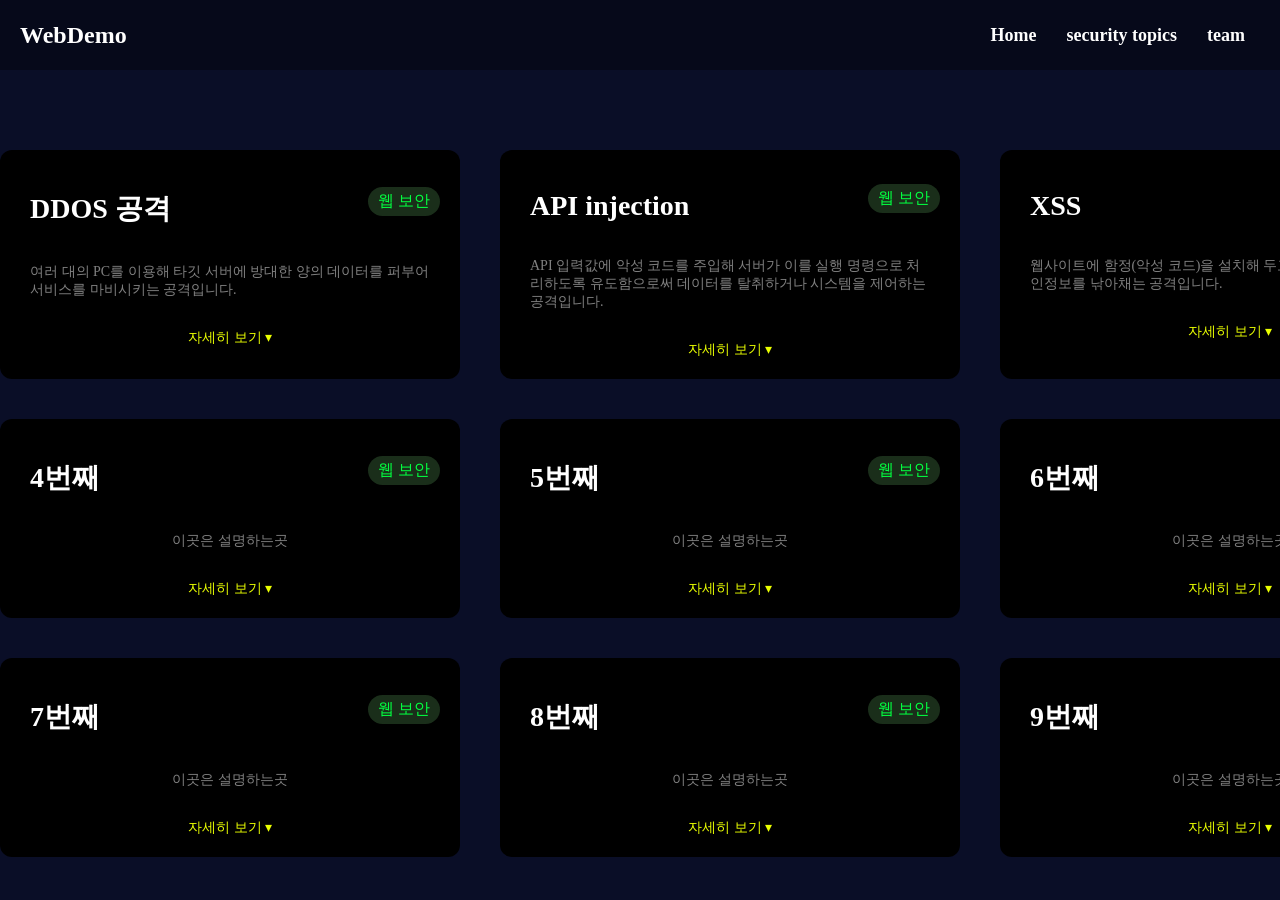
==== Menu.html @ 3af025b8 "replace5 file" ====
<!doctype html>
<html lang="en">
  <head>
    <meta charset="UTF-8" />
    <meta name="viewport" content="width=device-width, initial-scale=1.0" />
    <title>Document</title>
    <link
      href="https://fonts.googleapis.com/css2?family=Nanum+Pen+Script&display=swap"
      rel="stylesheet"
    />
    <link rel="stylesheet" href="Menu.css" />
  </head>
  <body>
    <nav class="navbar">
      <div class="container">
        <div class="logo">WebDemo</div>
        <ul class="nav">
          <li><a href="index.html">Home</a></li>
          <li><a href="Web_Security.html">security topics</a></li>
          <li><a href="Web_Security.html">team</a></li>
        </ul>
      </div>
    </nav>

    <div class="box-container">
      <div class="box">
        <div class="box-top">
          <h1>DDOS 공격</h1>
          <span class="category-tag">웹 보안</span>
        </div>
        <p>
          여러 대의 PC를 이용해 타깃 서버에 방대한 양의 데이터를 퍼부어 서비스를
          마비시키는 공격입니다.
        </p>
        <span class="toggle">자세히 보기 ▾</span>
        <p class="desc">
          DDoS(분산 서비스 거부) 공격은 여러 대의 컴퓨터를 동원해 특정 서버나
          웹사이트에 비정상적으로 많은 트래픽을 한꺼번에 보내서, 시스템을
          마비시키고 일반 사용자들이 이용하지 못하게 만드는 공격입니다. 쉽게
          말해, 좁은 입구에 수많은 사람을 몰아넣어 아무도 출입하지 못하게
          가로막는 것과 비슷합니다.
        </p>
      </div>

      <div class="box">
        <div class="box-top">
          <h1>API injection</h1>
          <span class="category-tag">웹 보안</span>
        </div>
        <p>
          API 입력값에 악성 코드를 주입해 서버가 이를 실행 명령으로 처리하도록
          유도함으로써 데이터를 탈취하거나 시스템을 제어하는 공격입니다.
        </p>
        <span class="toggle">자세히 보기 ▾</span>
        <p class="desc">
          공격자가 API 엔드포인트를 통해 악의적인 데이터를 주입하여 서버 측의
          로직을 조작하거나, 데이터베이스를 탈취하고, 시스템 명령을 실행하는
          보안 취약점을 말합니다.유형으론 SQL injection,NoSQL 인젝션,명령어
          인젝션,등이 있다.
        </p>
      </div>

      <div class="box">
        <div class="box-top">
          <h1>XSS</h1>
          <span class="category-tag">웹 보안</span>
        </div>
        <p>
          웹사이트에 함정(악성 코드)을 설치해 두고, 방문한 사용자의 개인정보를
          낚아채는 공격입니다.
        </p>
        <span class="toggle">자세히 보기 ▾</span>
        <p class="desc">
          악의적인 스크립트를 몰래 올려두어, 그 글을 클릭한 다른 사용자의
          브라우저에서 해당 코드가 실행되게 만드는 공격입니다.이 공격을 통해
          사용자의 로그인 세션 정보를 탈취하거나, 가짜 화면을 띄워 개인정보를
          직접 입력하도록 유도하는 등 방문자를 직접적인 타깃으로 삼는 것이
          특징입니다.
        </p>
      </div>

      <div class="box">
        <div class="box-top">
          <h1>4번째</h1>
          <span class="category-tag">웹 보안</span>
        </div>
        <p>이곳은 설명하는곳</p>
        <span class="toggle">자세히 보기 ▾</span>
        <p class="desc">자세히 보기 내용이 들어갈 곳입니다.</p>
      </div>

      <div class="box">
        <div class="box-top">
          <h1>5번째</h1>
          <span class="category-tag">웹 보안</span>
        </div>
        <p>이곳은 설명하는곳</p>
        <span class="toggle">자세히 보기 ▾</span>
        <p class="desc">자세히 보기 내용이 들어갈 곳입니다.</p>
      </div>

      <div class="box">
        <div class="box-top">
          <h1>6번째</h1>
          <span class="category-tag">웹 보안</span>
        </div>
        <p>이곳은 설명하는곳</p>
        <span class="toggle">자세히 보기 ▾</span>
        <p class="desc">자세히 보기 내용이 들어갈 곳입니다.</p>
      </div>

      <div class="box">
        <div class="box-top">
          <h1>7번째</h1>
          <span class="category-tag">웹 보안</span>
        </div>
        <p>이곳은 설명하는곳</p>
        <span class="toggle">자세히 보기 ▾</span>
        <p class="desc">자세히 보기 내용이 들어갈 곳입니다.</p>
      </div>

      <div class="box">
        <div class="box-top">
          <h1>8번째</h1>
          <span class="category-tag">웹 보안</span>
        </div>
        <p>이곳은 설명하는곳</p>
        <span class="toggle">자세히 보기 ▾</span>
        <p class="desc">자세히 보기 내용이 들어갈 곳입니다.</p>
      </div>

      <div class="box">
        <div class="box-top">
          <h1>9번째</h1>
          <span class="category-tag">웹 보안</span>
        </div>
        <p>이곳은 설명하는곳</p>
        <span class="toggle">자세히 보기 ▾</span>
        <p class="desc">자세히 보기 내용이 들어갈 곳입니다.</p>
      </div>
    </div>

    <script>
      document.querySelectorAll('.toggle').forEach((btn) => {
        btn.addEventListener('click', function () {
          const desc = this.nextElementSibling
          const isHidden =
            desc.style.display === 'none' || desc.style.display === ''
          if (isHidden) {
            desc.style.display = 'block'
            this.textContent = '접기 ▴'
          } else {
            desc.style.display = 'none'
            this.textContent = '자세히 보기 ▾'
          }
        })
      })
    </script>
  </body>
</html>
---- Menu.css ----
* {
  margin: 0;
  padding: 0;
  box-sizing: border-box;
}
body {
  color: white;
  background-color: #0a0e27;
  min-height: 100vh;
  padding-top: 70px;
}
.navbar {
  color: white;
  background-color: #06091a;
  height: 70px;
  position: fixed;
  top: 0;
  left: 0;
  right: 0;
}
.container {
  padding: 20px;
}
.navbar > .container > .logo {
  font-size: x-large;
  font-weight: bold;
  text-align: left;
}
.navbar > .container {
  max-width: 1400px;
  display: flex;
  justify-content: space-between;
  align-items: center;
  height: 100%;
}
.navbar > .container > .nav {
  display: flex;
  flex-direction: row;
  justify-content: space-between;
  align-items: center;
  height: 100%;
}
.navbar > ul {
  display: flex;
  flex-direction: row;
}
.navbar > .container > ul > li > a {
  margin: 10px;
  padding: 5px;
}
ul {
  list-style-type: none;
}
.nav > li > a {
  color: white;
  text-decoration: none;
  font-size: 18px;
  font-weight: bold;
}
.nav > li > a:hover {
  text-decoration: underline;
  color: #03ff40;
  font-size: larger;
}

.box-container {
  display: flex;
  flex-wrap: wrap;
  width: 1600px;
  gap: 40px;
  margin: 80px auto;
}

.box {
  width: 460px;
  min-height: 50px;
  height: auto;
  font-size: 14px;
  border-radius: 12px;
  background-color: black;
  padding: 40px 30px 20px 30px;
  display: flex;
  flex-direction: column;
  gap: 10px;
  align-items: center;
  overflow: visible;
}

.desc {
  display: none;
  margin: 0;
  color: grey;
}

p {
  color: grey;
}

.box a {
  color: white;
}

.toggle {
  color: #eaff00;
  font-size: 14px;
  cursor: pointer;
}

.category-tag {
  margin-left: auto;
  margin-right: -10px;
  color: #03ff40;
  font-size: 16px;
  background-color: #1a2e1a;
  padding: 4px 10px;
  border-radius: 20px;
  margin-top: -15px;
}

.box-top {
  display: flex;
  justify-content: space-between;
  align-items: center;
  width: 100%;
}

.box p {
  margin-top: 25px;
  margin-bottom: 20px;
}
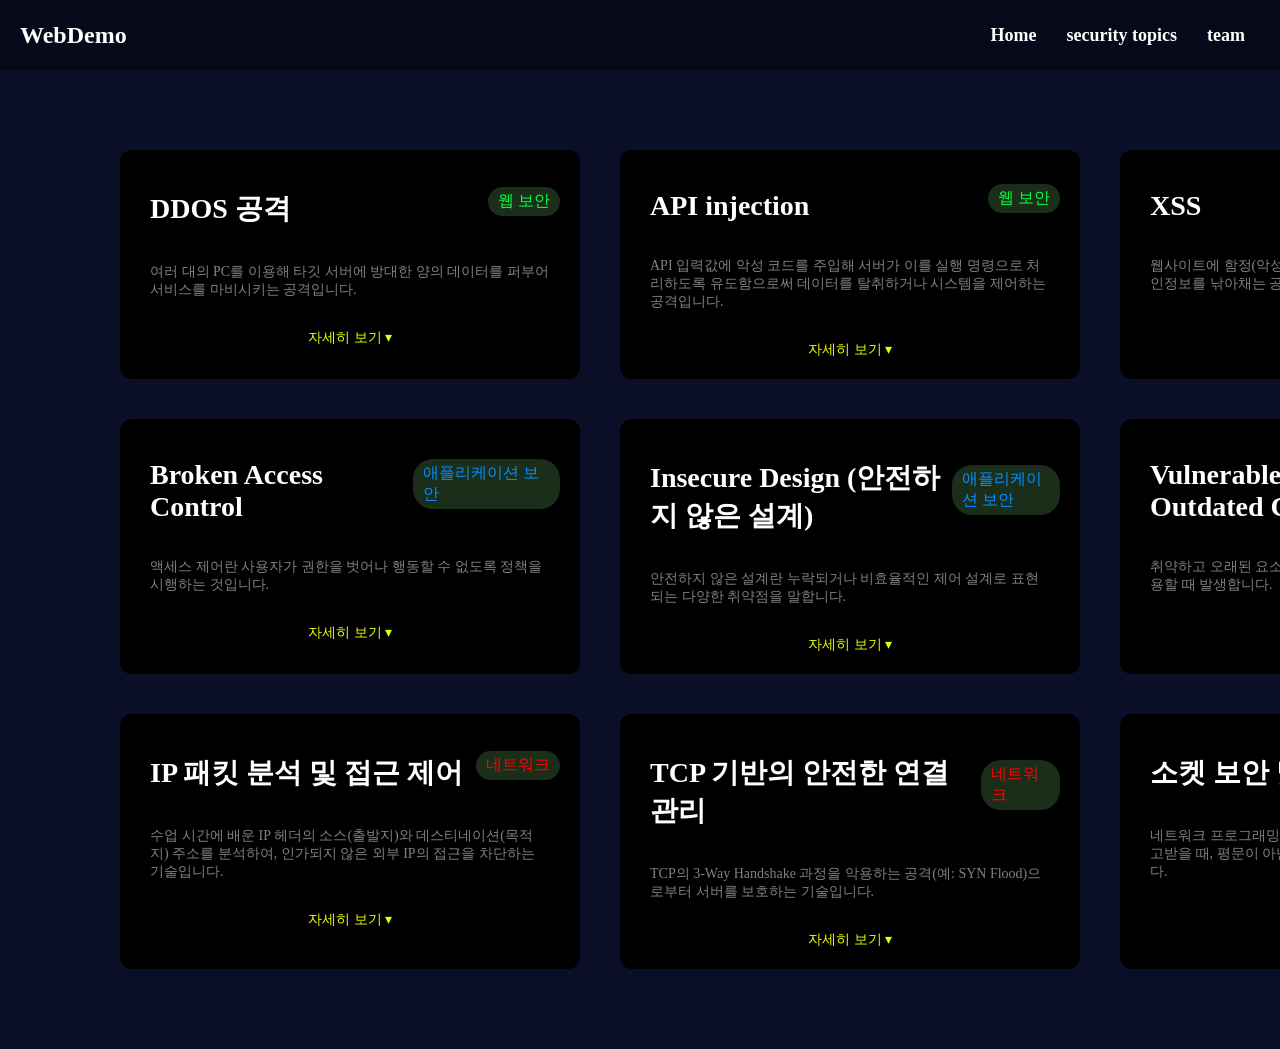
==== commit 87e7e204: "replace9 file" ====
--- a/Menu.html
+++ b/Menu.html
@@ -4,10 +4,6 @@
     <meta charset="UTF-8" />
     <meta name="viewport" content="width=device-width, initial-scale=1.0" />
     <title>Document</title>
-    <link
-      href="https://fonts.googleapis.com/css2?family=Nanum+Pen+Script&display=swap"
-      rel="stylesheet"
-    />
     <link rel="stylesheet" href="Menu.css" />
   </head>
   <body>
@@ -26,7 +22,7 @@
       <div class="box">
         <div class="box-top">
           <h1>DDOS 공격</h1>
-          <span class="category-tag">웹 보안</span>
+          <span class="category-tag1">웹 보안</span>
         </div>
         <p>
           여러 대의 PC를 이용해 타깃 서버에 방대한 양의 데이터를 퍼부어 서비스를
@@ -45,7 +41,7 @@
       <div class="box">
         <div class="box-top">
           <h1>API injection</h1>
-          <span class="category-tag">웹 보안</span>
+          <span class="category-tag1">웹 보안</span>
         </div>
         <p>
           API 입력값에 악성 코드를 주입해 서버가 이를 실행 명령으로 처리하도록
@@ -63,7 +59,7 @@
       <div class="box">
         <div class="box-top">
           <h1>XSS</h1>
-          <span class="category-tag">웹 보안</span>
+          <span class="category-tag1">애플리케이션 보안</span>
         </div>
         <p>
           웹사이트에 함정(악성 코드)을 설치해 두고, 방문한 사용자의 개인정보를
@@ -81,62 +77,100 @@
 
       <div class="box">
         <div class="box-top">
-          <h1>4번째</h1>
-          <span class="category-tag">웹 보안</span>
+          <h1>Broken Access Control</h1>
+          <span class="category-tag2">애플리케이션 보안</span>
         </div>
-        <p>이곳은 설명하는곳</p>
+        <p>
+          액세스 제어란 사용자가 권한을 벗어나 행동할 수 없도록 정책을 시행하는
+          것입니다.
+        </p>
         <span class="toggle">자세히 보기 ▾</span>
-        <p class="desc">자세히 보기 내용이 들어갈 곳입니다.</p>
+        <p class="desc">
+          액세스 제어가 취약하면 사용자는 주어진 권한을 벗어나 모든 데이터를
+          무단으로 열람∙수정 혹은 삭제할 수 있습니다. 대응 방안으로는 모든
+          리소스에 대한 접근 제어를 철저히 하고, 사용자에게 최소한의 권한만을
+          부여해야 합니다.
+        </p>
       </div>
 
       <div class="box">
         <div class="box-top">
-          <h1>5번째</h1>
-          <span class="category-tag">웹 보안</span>
+          <h1>Insecure Design (안전하지 않은 설계)</h1>
+          <span class="category-tag2">애플리케이션 보안</span>
         </div>
-        <p>이곳은 설명하는곳</p>
+        <p>
+          안전하지 않은 설계란 누락되거나 비효율적인 제어 설계로 표현되는 다양한
+          취약점을 말합니다.
+        </p>
         <span class="toggle">자세히 보기 ▾</span>
-        <p class="desc">자세히 보기 내용이 들어갈 곳입니다.</p>
+        <p class="desc">
+          안전하지않게 설계된 애플리케이션은 개발 완료후 코드를 수정하여도 보안 결함을 완벽히 방어하는데 한계가 있습니다.
+          따라서 설계 단계에서부터 보안을 적절히 고려해야 합니다.
+        </p>
       </div>
 
       <div class="box">
         <div class="box-top">
-          <h1>6번째</h1>
-          <span class="category-tag">웹 보안</span>
+          <h1>Vulnerable and Outdated Components</h1>
+          <span class="category-tag2">애플리케이션 보안</span>
         </div>
-        <p>이곳은 설명하는곳</p>
+        <p>
+          취약하고 오래된 요소는 지원이 종료되었거나 오래된 버전을 사용할 때
+          발생합니다.
+        </p>
         <span class="toggle">자세히 보기 ▾</span>
-        <p class="desc">자세히 보기 내용이 들어갈 곳입니다.</p>
+        <p class="desc">
+          이를 방지하기 위해서는 불필요한 기능, 구성요소, 파일 등을 삭제할
+          필요가 있습니다. 또한 지속적인 모니터링으로 취약한 소프트웨어가
+          사용되고 있는지 확인해야합니다.
+        </p>
       </div>
 
       <div class="box">
         <div class="box-top">
-          <h1>7번째</h1>
-          <span class="category-tag">웹 보안</span>
+          <h1>IP 패킷 분석 및 접근 제어</h1>
+          <span class="category-tag3">네트워크</span>
         </div>
-        <p>이곳은 설명하는곳</p>
+        <p>
+          수업 시간에 배운 IP 헤더의 소스(출발지)와 데스티네이션(목적지) 주소를
+          분석하여, 인가되지 않은 외부 IP의 접근을 차단하는 기술입니다.
+        </p>
         <span class="toggle">자세히 보기 ▾</span>
-        <p class="desc">자세히 보기 내용이 들어갈 곳입니다.</p>
+        <p class="desc">
+          네트워크의 가장 기초적이면서 강력한 보안 첫걸음입니다.
+        </p>
       </div>
 
       <div class="box">
         <div class="box-top">
-          <h1>8번째</h1>
-          <span class="category-tag">웹 보안</span>
+          <h1>TCP 기반의 안전한 연결 관리</h1>
+          <span class="category-tag3">네트워크</span>
         </div>
-        <p>이곳은 설명하는곳</p>
+        <p>
+          TCP의 3-Way Handshake 과정을 악용하는 공격(예: SYN Flood)으로부터
+          서버를 보호하는 기술입니다.
+        </p>
         <span class="toggle">자세히 보기 ▾</span>
-        <p class="desc">자세히 보기 내용이 들어갈 곳입니다.</p>
+        <p class="desc">
+          수업 때 배운 신뢰성 있는 연결 방식을 보안 관점에서 재해석하여 안전한
+          데이터 전송을 보장합니다.
+        </p>
       </div>
 
       <div class="box">
         <div class="box-top">
-          <h1>9번째</h1>
-          <span class="category-tag">웹 보안</span>
+          <h1>소켓 보안 및 암호화 전송</h1>
+          <span class="category-tag3">네트워크</span>
         </div>
-        <p>이곳은 설명하는곳</p>
+        <p>
+          네트워크 프로그래밍에서 배운 소켓(Socket)을 통해 데이터를 주고받을 때,
+          평문이 아닌 암호화된 상태로 전송하는 보안 기술입니다.
+        </p>
         <span class="toggle">자세히 보기 ▾</span>
-        <p class="desc">자세히 보기 내용이 들어갈 곳입니다.</p>
+        <p class="desc">
+          중간에 데이터를 가로채도 내용을 읽을 수 없도록 만드는 현대 보안의 필수
+          요소입니다.
+        </p>
       </div>
     </div>
 
--- a/Menu.css
+++ b/Menu.css
@@ -27,11 +27,12 @@
   text-align: left;
 }
 .navbar > .container {
-  max-width: 1400px;
+  max-width: 1500px;
   display: flex;
   justify-content: space-between;
   align-items: center;
   height: 100%;
+  margin: 0 auto;
 }
 .navbar > .container > .nav {
   display: flex;
@@ -66,9 +67,11 @@
 .box-container {
   display: flex;
   flex-wrap: wrap;
-  width: 1600px;
+  width: 1700px;
   gap: 40px;
   margin: 80px auto;
+  padding: 0 40px;
+  justify-content: center;
 }
 
 .box {
@@ -106,10 +109,32 @@
   cursor: pointer;
 }
 
-.category-tag {
+.category-tag1 {
   margin-left: auto;
   margin-right: -10px;
   color: #03ff40;
+  font-size: 16px;
+  background-color: #1a2e1a;
+  padding: 4px 10px;
+  border-radius: 20px;
+  margin-top: -15px;
+}
+
+.category-tag2 {
+  margin-left: auto;
+  margin-right: -10px;
+  color: #038eff;
+  font-size: 16px;
+  background-color: #1a2e1a;
+  padding: 4px 10px;
+  border-radius: 20px;
+  margin-top: -15px;
+}
+
+.category-tag3 {
+  margin-left: auto;
+  margin-right: -10px;
+  color: #ff0303;
   font-size: 16px;
   background-color: #1a2e1a;
   padding: 4px 10px;
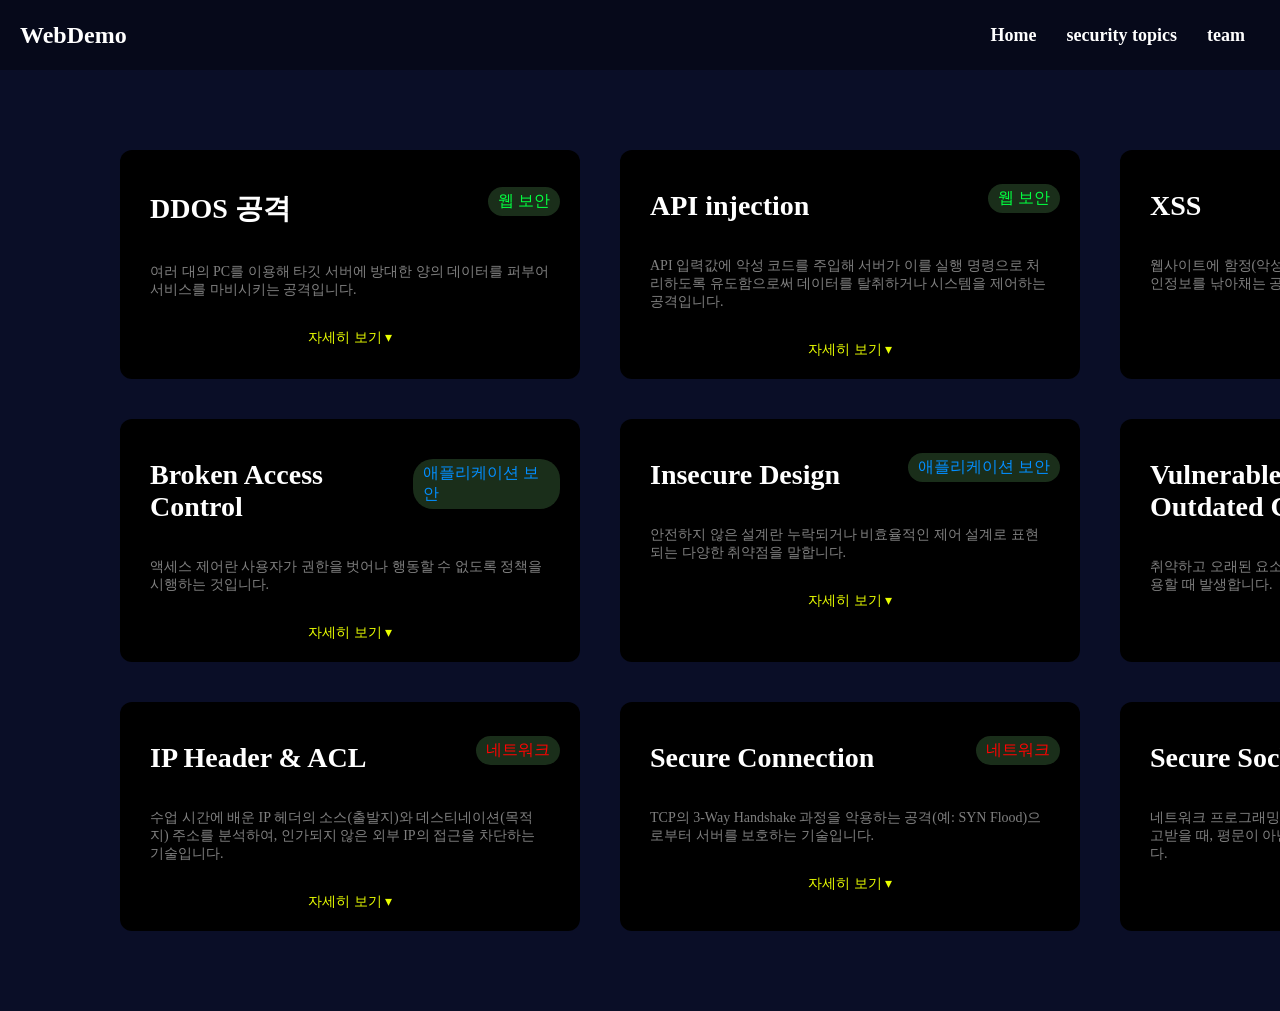
==== commit d655d747: "replace10 file" ====
--- a/Menu.html
+++ b/Menu.html
@@ -59,7 +59,7 @@
       <div class="box">
         <div class="box-top">
           <h1>XSS</h1>
-          <span class="category-tag1">애플리케이션 보안</span>
+          <span class="category-tag1">웹 보안</span>
         </div>
         <p>
           웹사이트에 함정(악성 코드)을 설치해 두고, 방문한 사용자의 개인정보를
@@ -95,7 +95,7 @@
 
       <div class="box">
         <div class="box-top">
-          <h1>Insecure Design (안전하지 않은 설계)</h1>
+          <h1>Insecure Design</h1>
           <span class="category-tag2">애플리케이션 보안</span>
         </div>
         <p>
@@ -128,7 +128,7 @@
 
       <div class="box">
         <div class="box-top">
-          <h1>IP 패킷 분석 및 접근 제어</h1>
+          <h1>IP Header & ACL</h1>
           <span class="category-tag3">네트워크</span>
         </div>
         <p>
@@ -143,7 +143,7 @@
 
       <div class="box">
         <div class="box-top">
-          <h1>TCP 기반의 안전한 연결 관리</h1>
+          <h1>Secure Connection</h1>
           <span class="category-tag3">네트워크</span>
         </div>
         <p>
@@ -159,7 +159,7 @@
 
       <div class="box">
         <div class="box-top">
-          <h1>소켓 보안 및 암호화 전송</h1>
+          <h1>Secure Socket Layer</h1>
           <span class="category-tag3">네트워크</span>
         </div>
         <p>
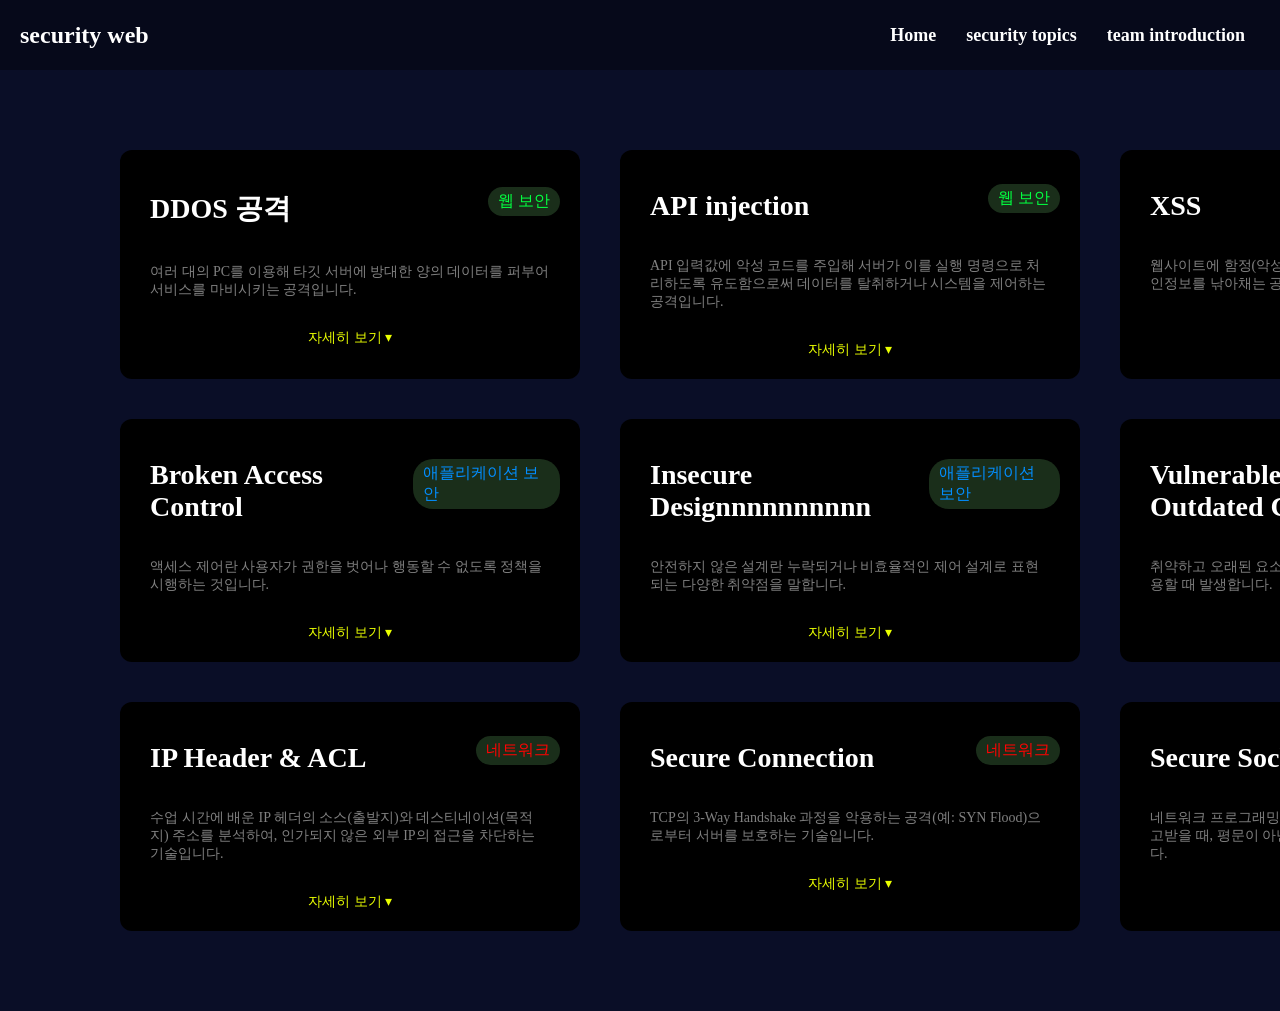
==== commit 818f5645: "replace12 file" ====
--- a/Menu.html
+++ b/Menu.html
@@ -9,11 +9,11 @@
   <body>
     <nav class="navbar">
       <div class="container">
-        <div class="logo">WebDemo</div>
+        <div class="logo">security web</div>
         <ul class="nav">
           <li><a href="index.html">Home</a></li>
-          <li><a href="Web_Security.html">security topics</a></li>
-          <li><a href="Web_Security.html">team</a></li>
+          <li><a href="#">security topics</a></li>
+          <li><a href="#">team introduction</a></li>
         </ul>
       </div>
     </nav>
@@ -95,7 +95,7 @@
 
       <div class="box">
         <div class="box-top">
-          <h1>Insecure Design</h1>
+          <h1>Insecure Designnnnnnnnnn</h1>
           <span class="category-tag2">애플리케이션 보안</span>
         </div>
         <p>
@@ -104,8 +104,8 @@
         </p>
         <span class="toggle">자세히 보기 ▾</span>
         <p class="desc">
-          안전하지않게 설계된 애플리케이션은 개발 완료후 코드를 수정하여도 보안 결함을 완벽히 방어하는데 한계가 있습니다.
-          따라서 설계 단계에서부터 보안을 적절히 고려해야 합니다.
+          안전하지않게설계된애플리케이션은개발완료후코드를수정하여도보안결함을완벽히방어하는데한계가있습니다.
+          따라서 설계단계에서부터보안을적절히고려해야 합니다.
         </p>
       </div>
 
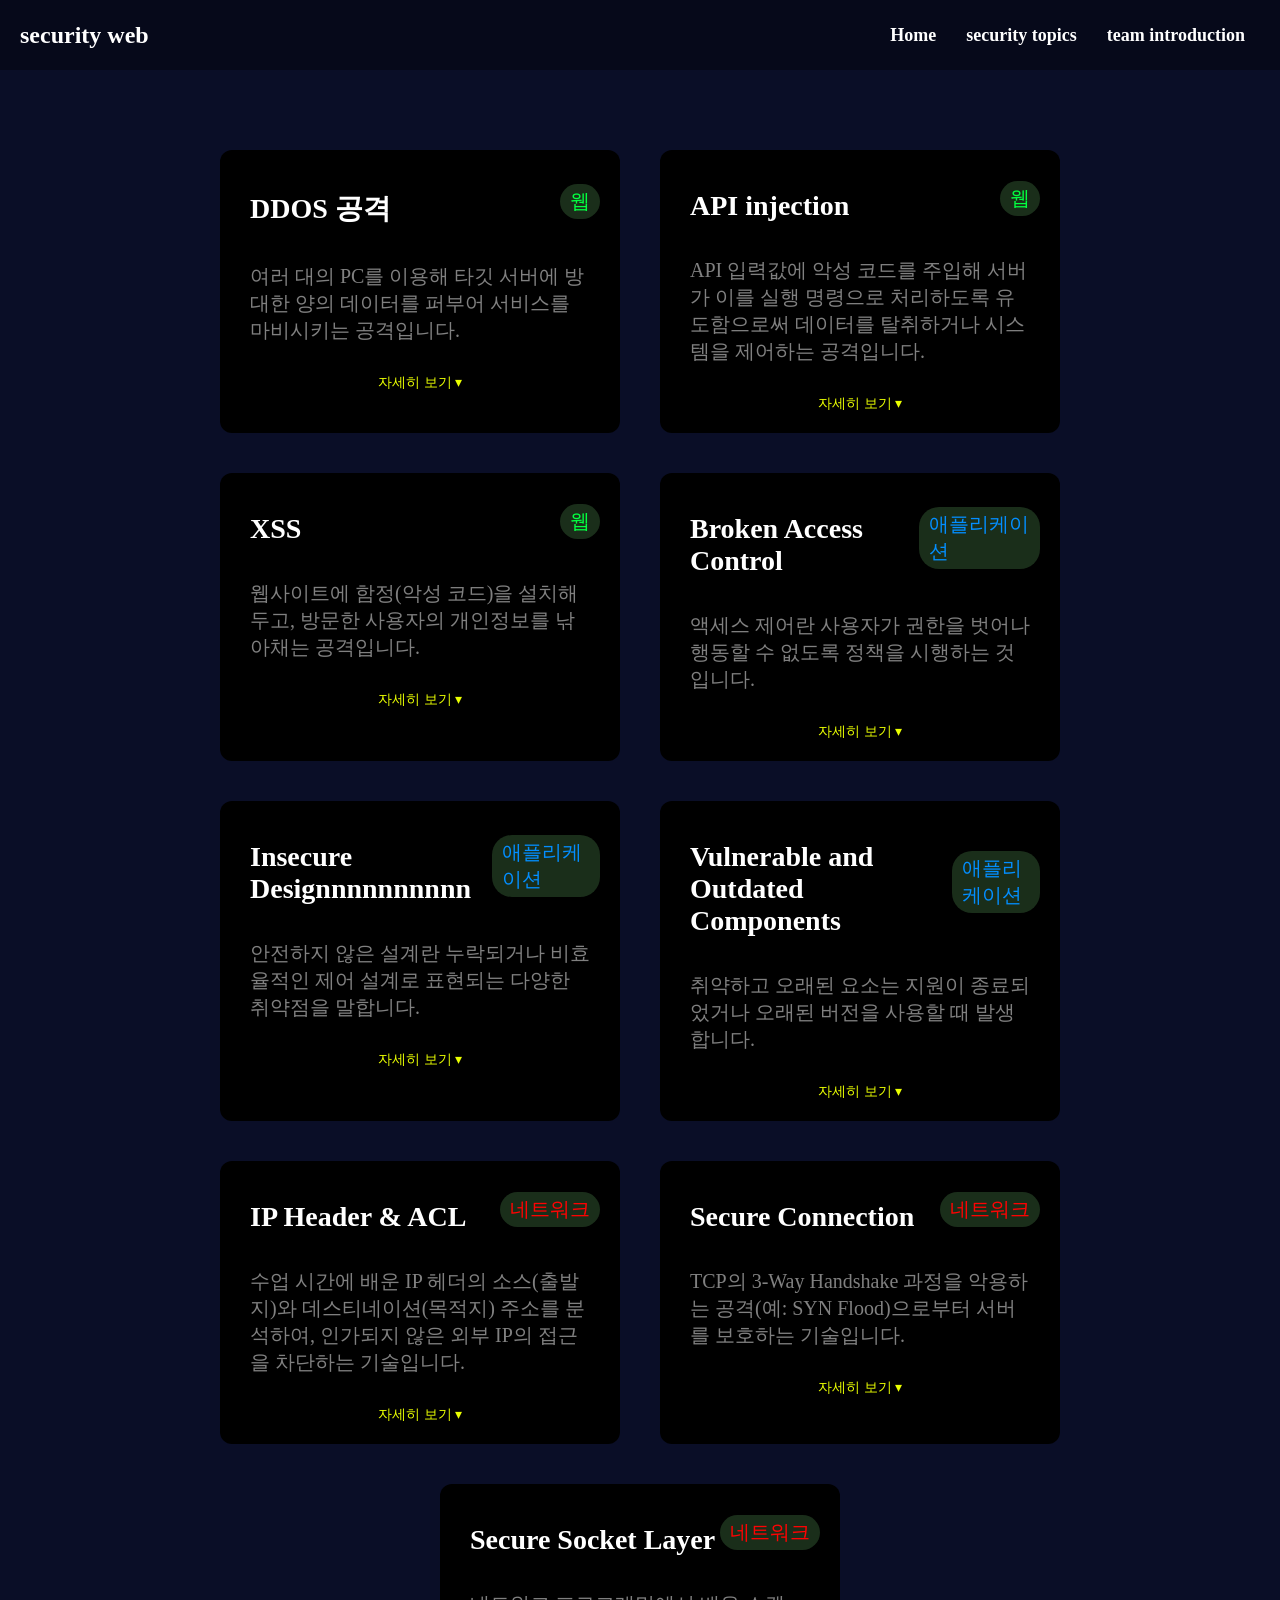
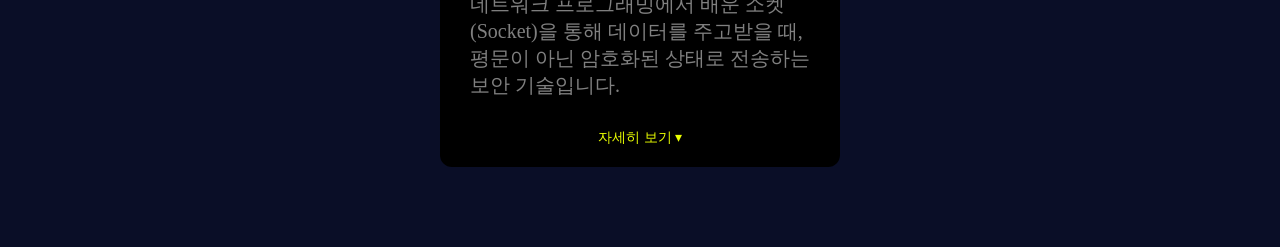
==== commit 8efbde37: "replace21 file" ====
--- a/Menu.html
+++ b/Menu.html
@@ -22,7 +22,7 @@
       <div class="box">
         <div class="box-top">
           <h1>DDOS 공격</h1>
-          <span class="category-tag1">웹 보안</span>
+          <span class="category-tag1">웹</span>
         </div>
         <p>
           여러 대의 PC를 이용해 타깃 서버에 방대한 양의 데이터를 퍼부어 서비스를
@@ -41,7 +41,7 @@
       <div class="box">
         <div class="box-top">
           <h1>API injection</h1>
-          <span class="category-tag1">웹 보안</span>
+          <span class="category-tag1">웹</span>
         </div>
         <p>
           API 입력값에 악성 코드를 주입해 서버가 이를 실행 명령으로 처리하도록
@@ -59,7 +59,7 @@
       <div class="box">
         <div class="box-top">
           <h1>XSS</h1>
-          <span class="category-tag1">웹 보안</span>
+          <span class="category-tag1">웹</span>
         </div>
         <p>
           웹사이트에 함정(악성 코드)을 설치해 두고, 방문한 사용자의 개인정보를
@@ -78,7 +78,7 @@
       <div class="box">
         <div class="box-top">
           <h1>Broken Access Control</h1>
-          <span class="category-tag2">애플리케이션 보안</span>
+          <span class="category-tag2">애플리케이션</span>
         </div>
         <p>
           액세스 제어란 사용자가 권한을 벗어나 행동할 수 없도록 정책을 시행하는
@@ -96,7 +96,7 @@
       <div class="box">
         <div class="box-top">
           <h1>Insecure Designnnnnnnnnn</h1>
-          <span class="category-tag2">애플리케이션 보안</span>
+          <span class="category-tag2">애플리케이션</span>
         </div>
         <p>
           안전하지 않은 설계란 누락되거나 비효율적인 제어 설계로 표현되는 다양한
@@ -112,7 +112,7 @@
       <div class="box">
         <div class="box-top">
           <h1>Vulnerable and Outdated Components</h1>
-          <span class="category-tag2">애플리케이션 보안</span>
+          <span class="category-tag2">애플리케이션</span>
         </div>
         <p>
           취약하고 오래된 요소는 지원이 종료되었거나 오래된 버전을 사용할 때
--- a/Menu.css
+++ b/Menu.css
@@ -27,12 +27,12 @@
   text-align: left;
 }
 .navbar > .container {
-  max-width: 1500px;
   display: flex;
   justify-content: space-between;
   align-items: center;
   height: 100%;
-  margin: 0 auto;
+  /*margin: 0 auto;
+  padding: 0 40px;*/
 }
 .navbar > .container > .nav {
   display: flex;
@@ -67,7 +67,8 @@
 .box-container {
   display: flex;
   flex-wrap: wrap;
-  width: 1700px;
+  max-width: 1600px;
+  width: 100%;
   gap: 40px;
   margin: 80px auto;
   padding: 0 40px;
@@ -75,7 +76,7 @@
 }
 
 .box {
-  width: 460px;
+  width: 400px;
   min-height: 50px;
   height: auto;
   font-size: 14px;
@@ -97,6 +98,7 @@
 
 p {
   color: grey;
+  font-size: 20px;
 }
 
 .box a {
@@ -113,7 +115,7 @@
   margin-left: auto;
   margin-right: -10px;
   color: #03ff40;
-  font-size: 16px;
+  font-size: 20px;
   background-color: #1a2e1a;
   padding: 4px 10px;
   border-radius: 20px;
@@ -124,7 +126,7 @@
   margin-left: auto;
   margin-right: -10px;
   color: #038eff;
-  font-size: 16px;
+  font-size: 20px;
   background-color: #1a2e1a;
   padding: 4px 10px;
   border-radius: 20px;
@@ -135,7 +137,7 @@
   margin-left: auto;
   margin-right: -10px;
   color: #ff0303;
-  font-size: 16px;
+  font-size: 20px;
   background-color: #1a2e1a;
   padding: 4px 10px;
   border-radius: 20px;
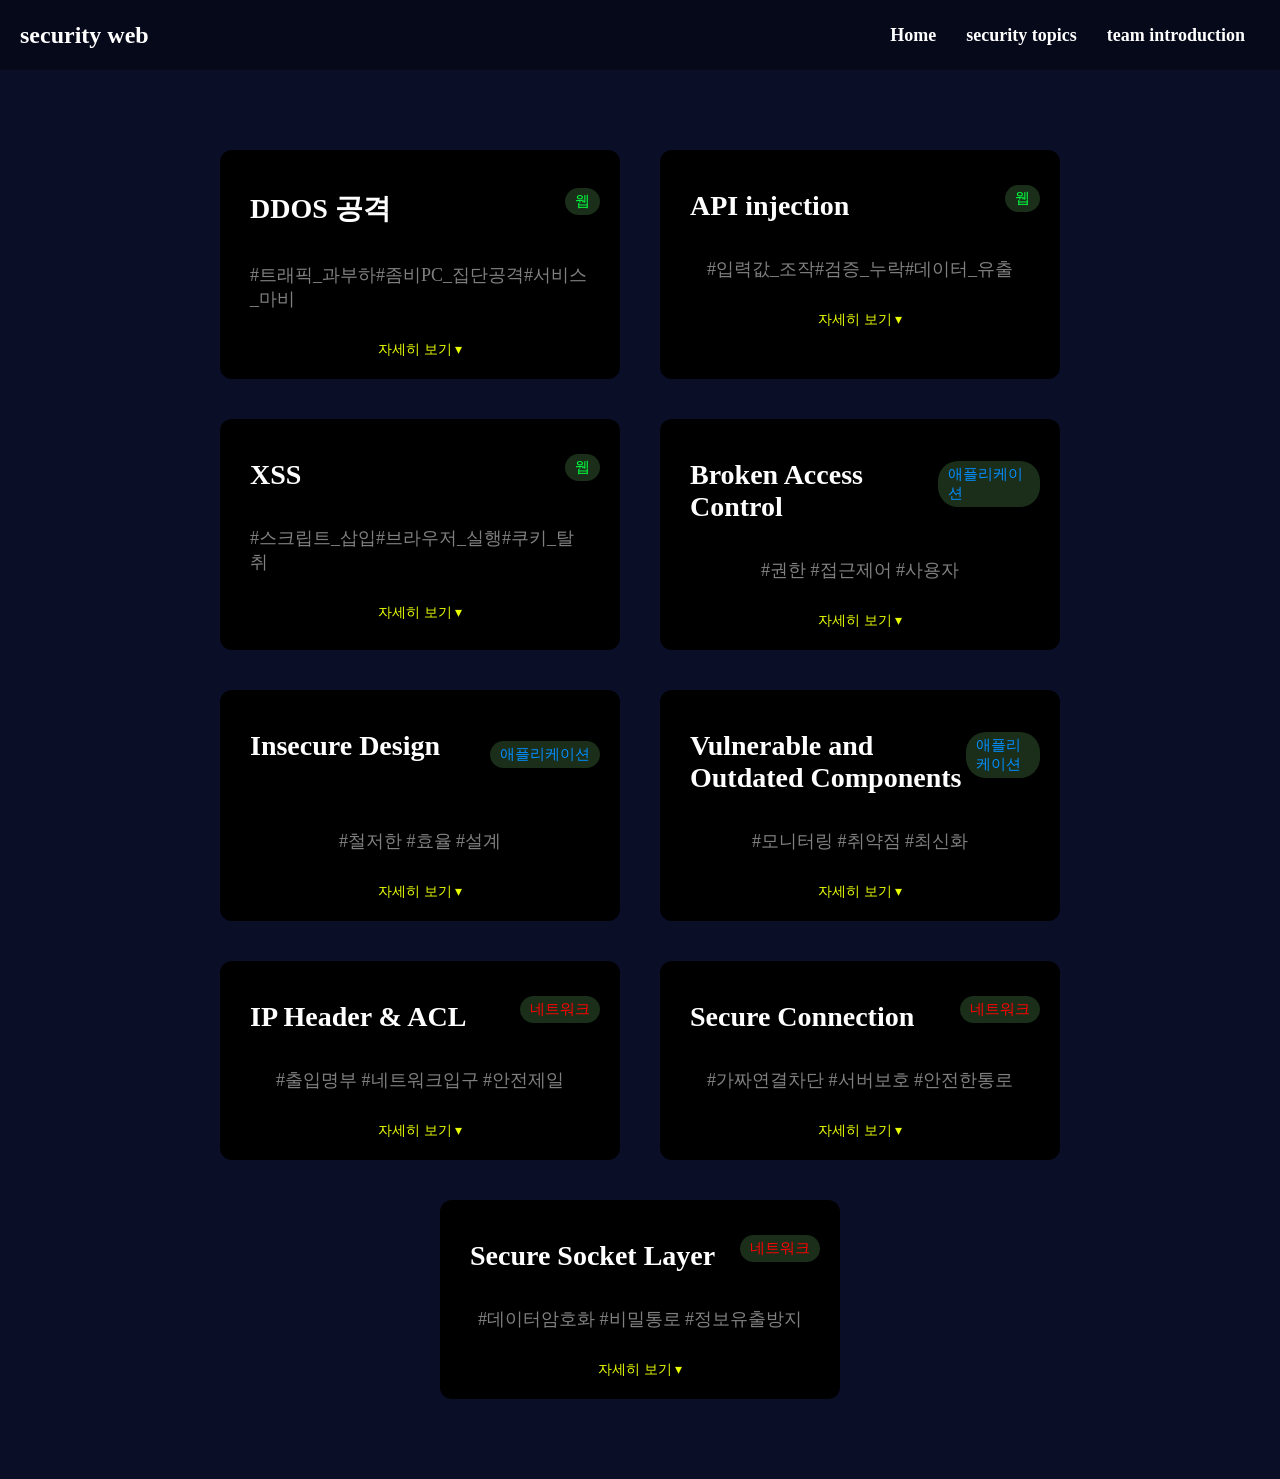
==== commit fb7d4b61: "replace24 file" ====
--- a/Menu.html
+++ b/Menu.html
@@ -24,10 +24,7 @@
           <h1>DDOS 공격</h1>
           <span class="category-tag1">웹</span>
         </div>
-        <p>
-          여러 대의 PC를 이용해 타깃 서버에 방대한 양의 데이터를 퍼부어 서비스를
-          마비시키는 공격입니다.
-        </p>
+        <p>#트래픽_과부하#좀비PC_집단공격#서비스_마비</p>
         <span class="toggle">자세히 보기 ▾</span>
         <p class="desc">
           DDoS(분산 서비스 거부) 공격은 여러 대의 컴퓨터를 동원해 특정 서버나
@@ -43,10 +40,7 @@
           <h1>API injection</h1>
           <span class="category-tag1">웹</span>
         </div>
-        <p>
-          API 입력값에 악성 코드를 주입해 서버가 이를 실행 명령으로 처리하도록
-          유도함으로써 데이터를 탈취하거나 시스템을 제어하는 공격입니다.
-        </p>
+        <p>#입력값_조작#검증_누락#데이터_유출</p>
         <span class="toggle">자세히 보기 ▾</span>
         <p class="desc">
           공격자가 API 엔드포인트를 통해 악의적인 데이터를 주입하여 서버 측의
@@ -61,10 +55,7 @@
           <h1>XSS</h1>
           <span class="category-tag1">웹</span>
         </div>
-        <p>
-          웹사이트에 함정(악성 코드)을 설치해 두고, 방문한 사용자의 개인정보를
-          낚아채는 공격입니다.
-        </p>
+        <p>#스크립트_삽입#브라우저_실행#쿠키_탈취</p>
         <span class="toggle">자세히 보기 ▾</span>
         <p class="desc">
           악의적인 스크립트를 몰래 올려두어, 그 글을 클릭한 다른 사용자의
@@ -80,10 +71,7 @@
           <h1>Broken Access Control</h1>
           <span class="category-tag2">애플리케이션</span>
         </div>
-        <p>
-          액세스 제어란 사용자가 권한을 벗어나 행동할 수 없도록 정책을 시행하는
-          것입니다.
-        </p>
+        <p>#권한 #접근제어 #사용자</p>
         <span class="toggle">자세히 보기 ▾</span>
         <p class="desc">
           액세스 제어가 취약하면 사용자는 주어진 권한을 벗어나 모든 데이터를
@@ -95,17 +83,20 @@
 
       <div class="box">
         <div class="box-top">
-          <h1>Insecure Designnnnnnnnnn</h1>
+          <h1>
+            Insecure Design
+            <br />
+            &nbsp;&nbsp;&nbsp;&nbsp;&nbsp;&nbsp;&nbsp;
+          </h1>
+          <br />
           <span class="category-tag2">애플리케이션</span>
         </div>
-        <p>
-          안전하지 않은 설계란 누락되거나 비효율적인 제어 설계로 표현되는 다양한
-          취약점을 말합니다.
-        </p>
+        <p>#철저한 #효율 #설계</p>
         <span class="toggle">자세히 보기 ▾</span>
         <p class="desc">
-          안전하지않게설계된애플리케이션은개발완료후코드를수정하여도보안결함을완벽히방어하는데한계가있습니다.
-          따라서 설계단계에서부터보안을적절히고려해야 합니다.
+          안전하지 않게 설계된 애플리케이션은 개발 완료 후 코드를 수정하여도
+          보안 함을 완벽히 방어하는데 한계가 있습니다.따라서 설계 단계에서부터
+          보안을 적절히 고려해야 합니다.
         </p>
       </div>
 
@@ -114,10 +105,7 @@
           <h1>Vulnerable and Outdated Components</h1>
           <span class="category-tag2">애플리케이션</span>
         </div>
-        <p>
-          취약하고 오래된 요소는 지원이 종료되었거나 오래된 버전을 사용할 때
-          발생합니다.
-        </p>
+        <p>#모니터링 #취약점 #최신화</p>
         <span class="toggle">자세히 보기 ▾</span>
         <p class="desc">
           이를 방지하기 위해서는 불필요한 기능, 구성요소, 파일 등을 삭제할
@@ -131,13 +119,13 @@
           <h1>IP Header & ACL</h1>
           <span class="category-tag3">네트워크</span>
         </div>
-        <p>
-          수업 시간에 배운 IP 헤더의 소스(출발지)와 데스티네이션(목적지) 주소를
-          분석하여, 인가되지 않은 외부 IP의 접근을 차단하는 기술입니다.
-        </p>
+        <p>#출입명부 #네트워크입구 #안전제일</p>
         <span class="toggle">자세히 보기 ▾</span>
         <p class="desc">
-          네트워크의 가장 기초적이면서 강력한 보안 첫걸음입니다.
+          네트워크 통신의 기본인 IP 주소를 확인하여 허락되지 않은 외부인의
+          접속을 입구에서부터 막는 기술입니다. IP 헤더 정보를 활용해 '누가
+          들어오고 나갈 수 있는지' 규칙을 세우는 네트워크 보안의 가장 기초적인
+          첫걸음입니다.
         </p>
       </div>
 
@@ -146,14 +134,12 @@
           <h1>Secure Connection</h1>
           <span class="category-tag3">네트워크</span>
         </div>
-        <p>
-          TCP의 3-Way Handshake 과정을 악용하는 공격(예: SYN Flood)으로부터
-          서버를 보호하는 기술입니다.
-        </p>
+        <p>#가짜연결차단 #서버보호 #안전한통로</p>
         <span class="toggle">자세히 보기 ▾</span>
         <p class="desc">
-          수업 때 배운 신뢰성 있는 연결 방식을 보안 관점에서 재해석하여 안전한
-          데이터 전송을 보장합니다.
+          서버에 가짜 연결 요청을 수없이 보내서 서버를 마비시키는 공격을
+          막아내는 기술입니다. TCP의 연결 과정을 응용하여 진짜 사용자만 서버에
+          접속할 수 있도록 걸러내어 중단 없는 서비스를 보장합니다.
         </p>
       </div>
 
@@ -162,14 +148,13 @@
           <h1>Secure Socket Layer</h1>
           <span class="category-tag3">네트워크</span>
         </div>
-        <p>
-          네트워크 프로그래밍에서 배운 소켓(Socket)을 통해 데이터를 주고받을 때,
-          평문이 아닌 암호화된 상태로 전송하는 보안 기술입니다.
-        </p>
+        <p>#데이터암호화 #비밀통로 #정보유출방지</p>
         <span class="toggle">자세히 보기 ▾</span>
         <p class="desc">
-          중간에 데이터를 가로채도 내용을 읽을 수 없도록 만드는 현대 보안의 필수
-          요소입니다.
+          인터넷에서 데이터를 주고받을 때 내용을 알아볼 수 없게 암호로 바꾸어
+          전달하는 기술입니다. 소켓 통신 과정에서 데이터를 '금고'에 넣어
+          전달하는 것과 같아서 중간에 누군가 데이터를 훔쳐 가더라도 내용을 절대
+          읽을 수 없게 만드는 현대 보안의 필수 요소입니다.
         </p>
       </div>
     </div>
--- a/Menu.css
+++ b/Menu.css
@@ -98,7 +98,7 @@
 
 p {
   color: grey;
-  font-size: 20px;
+  font-size: 18px;
 }
 
 .box a {
@@ -115,7 +115,7 @@
   margin-left: auto;
   margin-right: -10px;
   color: #03ff40;
-  font-size: 20px;
+  font-size: 15px;
   background-color: #1a2e1a;
   padding: 4px 10px;
   border-radius: 20px;
@@ -126,7 +126,7 @@
   margin-left: auto;
   margin-right: -10px;
   color: #038eff;
-  font-size: 20px;
+  font-size: 15px;
   background-color: #1a2e1a;
   padding: 4px 10px;
   border-radius: 20px;
@@ -137,7 +137,7 @@
   margin-left: auto;
   margin-right: -10px;
   color: #ff0303;
-  font-size: 20px;
+  font-size: 15px;
   background-color: #1a2e1a;
   padding: 4px 10px;
   border-radius: 20px;
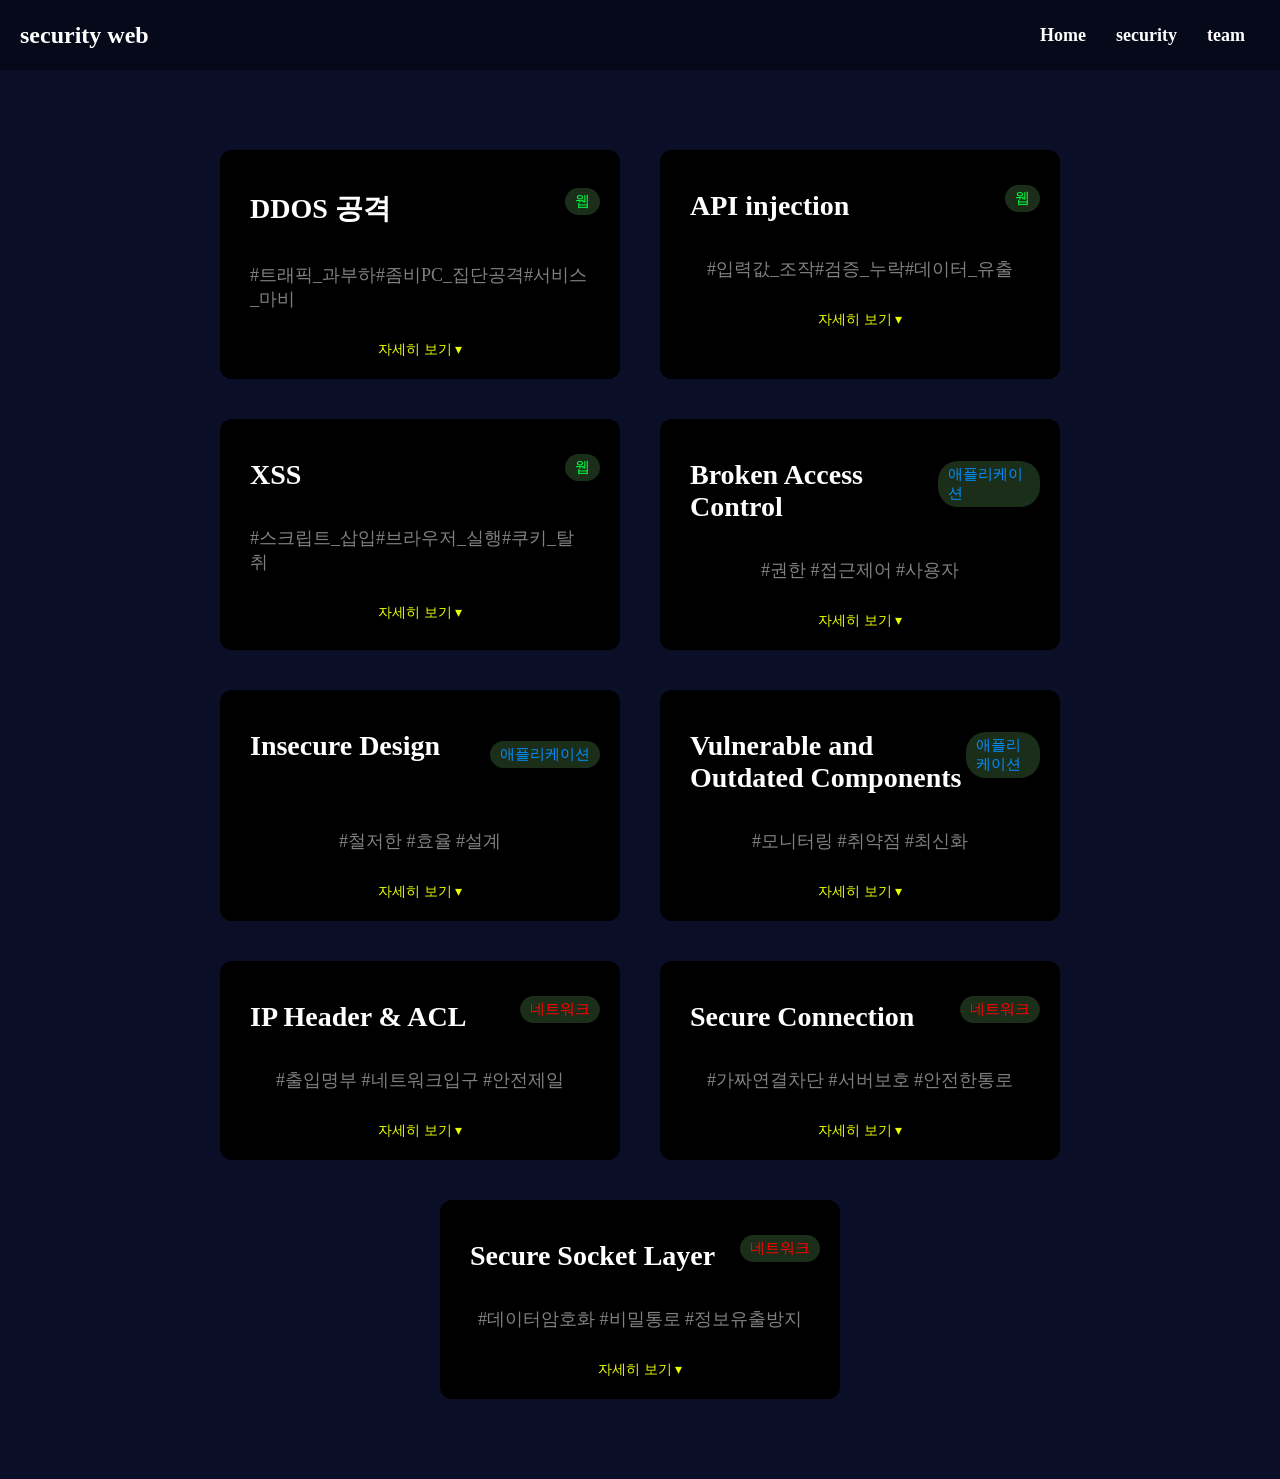
==== commit 79427506: "replace25 file" ====
--- a/Menu.html
+++ b/Menu.html
@@ -12,8 +12,8 @@
         <div class="logo">security web</div>
         <ul class="nav">
           <li><a href="index.html">Home</a></li>
-          <li><a href="#">security topics</a></li>
-          <li><a href="#">team introduction</a></li>
+          <li><a href="#">security</a></li>
+          <li><a href="#">team</a></li>
         </ul>
       </div>
     </nav>
